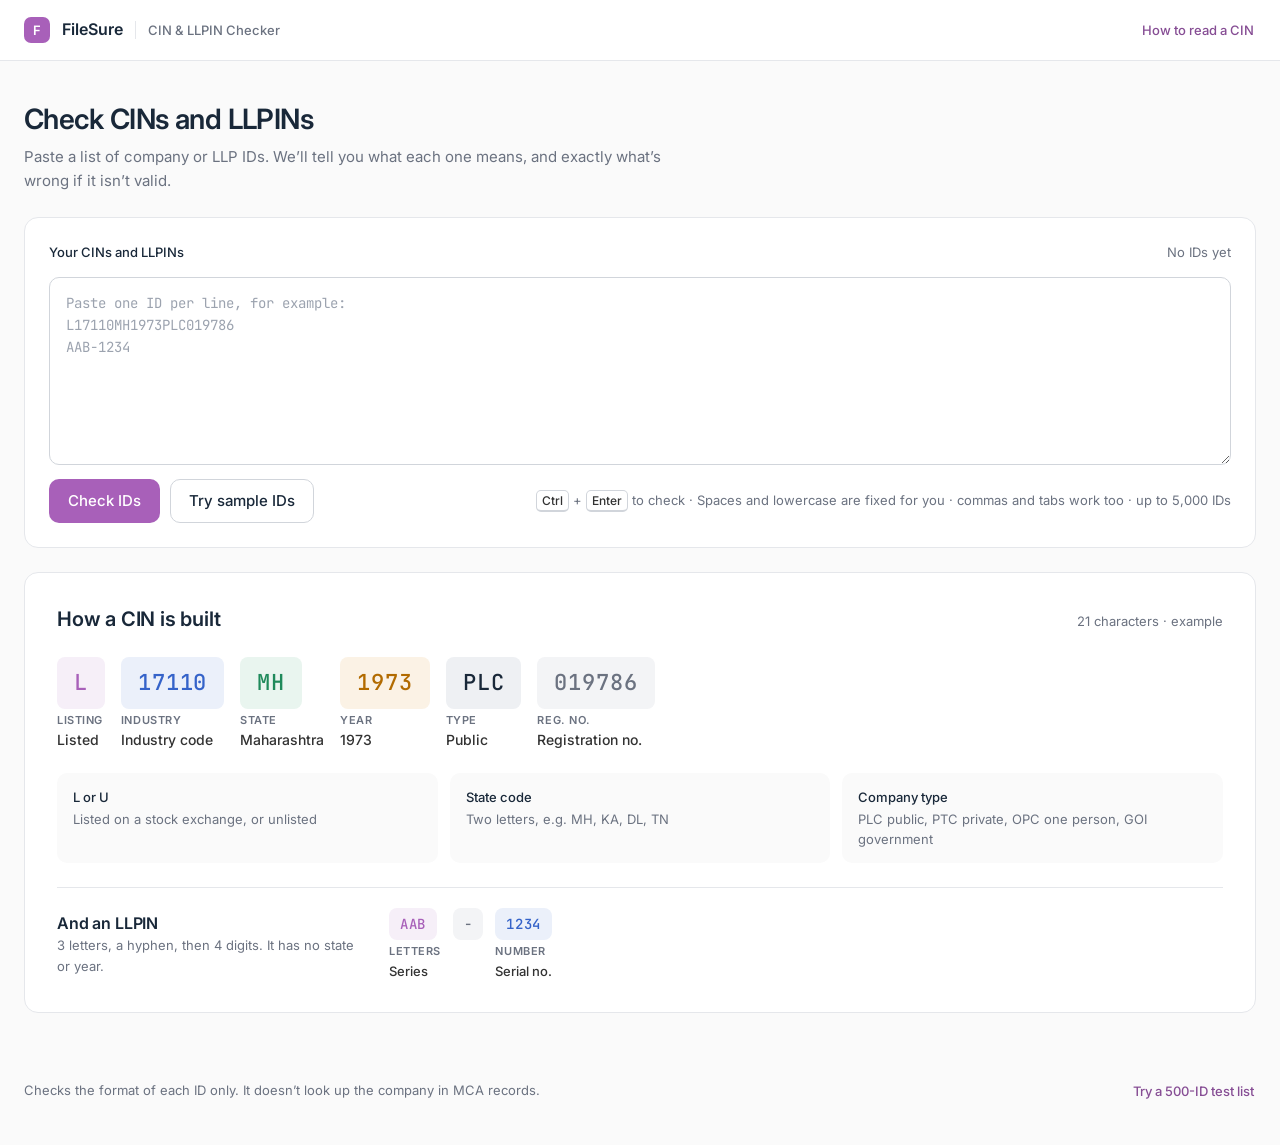
==== cin-checker/index.html @ 955394aa "Add CIN & LLPIN checker web page Paste a list of CINs and LLPINs to see which are valid, exactly wha" ====
<!doctype html>
<html lang="en">
<head>
  <meta charset="utf-8">
  <meta name="viewport" content="width=device-width, initial-scale=1">
  <title>CIN & LLPIN Checker</title>
  <meta name="description" content="Paste a list of CINs and LLPINs to see which are valid, exactly what is wrong with the rest, and what each one means.">
  <link rel="preconnect" href="https://fonts.googleapis.com">
  <link rel="preconnect" href="https://fonts.gstatic.com" crossorigin>
  <link href="https://fonts.googleapis.com/css2?family=Inter:wght@400;500;600&family=JetBrains+Mono:wght@400;500&display=swap" rel="stylesheet">
  <link rel="stylesheet" href="styles.css">
</head>
<body>
  <a class="skip-link" href="#ids">Skip to the input</a>

  <header class="topbar">
    <div class="topbar__inner">
      <span class="logo" aria-hidden="true">F</span>
      <span class="brand">FileSure</span>
      <span class="topbar__divider" aria-hidden="true"></span>
      <span class="topbar__app">CIN &amp; LLPIN Checker</span>
      <button class="link-btn topbar__help" type="button" data-open-help>How to read a CIN</button>
    </div>
  </header>

  <main class="page">
    <section class="intro">
      <h1>Check CINs and LLPINs</h1>
      <p>Paste a list of company or LLP IDs. We’ll tell you what each one means, and exactly what’s wrong if it isn’t valid.</p>
    </section>

    <section class="card input-card" aria-labelledby="ids-label">
      <div class="input-card__head">
        <label id="ids-label" for="ids">Your CINs and LLPINs</label>
        <span class="muted" id="line-count" aria-live="polite">No IDs yet</span>
      </div>
      <textarea id="ids" spellcheck="false" autocomplete="off" autocapitalize="characters"
        aria-describedby="ids-hint ids-error"
        placeholder="Paste one ID per line, for example:&#10;L17110MH1973PLC019786&#10;AAB-1234"></textarea>
      <p class="input-error" id="ids-error" role="alert" hidden></p>
      <div class="input-card__actions">
        <button class="btn btn--primary" type="button" id="check-btn">Check IDs</button>
        <button class="btn btn--secondary" type="button" id="sample-btn">Try sample IDs</button>
        <button class="btn btn--ghost" type="button" id="clear-btn" hidden>Clear</button>
        <p class="input-card__hint muted" id="ids-hint">
          <span class="hide-sm"><kbd>Ctrl</kbd> + <kbd>Enter</kbd> to check ·</span>
          Spaces and lowercase are fixed for you · commas and tabs work too · up to 5,000 IDs
        </p>
      </div>
    </section>

    <!-- Shown before anything is checked -->
    <section class="card anatomy" id="empty-state" aria-labelledby="anatomy-title">
      <div class="anatomy__head">
        <h2 id="anatomy-title">How a CIN is built</h2>
        <span class="muted">21 characters · example</span>
      </div>
      <div class="segs segs--big" id="anatomy-cin"></div>
      <div class="anatomy__facts">
        <div><strong>L or U</strong><span>Listed on a stock exchange, or unlisted</span></div>
        <div><strong>State code</strong><span>Two letters, e.g. MH, KA, DL, TN</span></div>
        <div><strong>Company type</strong><span>PLC public, PTC private, OPC one person, GOI government</span></div>
      </div>
      <div class="anatomy__llp">
        <div>
          <h3>And an LLPIN</h3>
          <p class="muted">3 letters, a hyphen, then 4 digits. It has no state or year.</p>
        </div>
        <div class="segs" id="anatomy-llp"></div>
      </div>
    </section>

    <!-- Shown after a check -->
    <section class="results" id="results" hidden aria-labelledby="results-title">
      <div class="results__head">
        <div>
          <h2 id="results-title">Results</h2>
          <p class="muted" id="results-sub" aria-live="polite"></p>
        </div>
        <div class="results__actions">
          <button class="btn btn--secondary" type="button" id="copy-invalid-btn">Copy invalid IDs</button>
          <button class="btn btn--primary" type="button" id="export-btn">Export CSV</button>
        </div>
      </div>

      <div class="tiles" id="tiles"></div>

      <div class="notice" id="notice" hidden></div>

      <div class="toolbar">
        <div class="chips" id="chips" role="group" aria-label="Filter results"></div>
        <div class="toolbar__right">
          <label class="search">
            <span class="sr-only">Search results</span>
            <svg aria-hidden="true" width="16" height="16" viewBox="0 0 24 24" fill="none" stroke="currentColor" stroke-width="2" stroke-linecap="round"><circle cx="11" cy="11" r="7"/><path d="m20 20-3.5-3.5"/></svg>
            <input type="search" id="search" placeholder="Search ID, state or type">
          </label>
          <label class="select">
            <span class="sr-only">Sort</span>
            <select id="sort">
              <option value="problems">Problems first</option>
              <option value="input">Order pasted</option>
              <option value="az">ID A–Z</option>
            </select>
          </label>
        </div>
      </div>

      <div class="table-wrap card">
        <table class="table" id="table">
          <thead>
            <tr>
              <th scope="col" class="col-line">Line</th>
              <th scope="col" class="col-id">ID</th>
              <th scope="col" class="col-status">Status</th>
              <th scope="col">Kind</th>
              <th scope="col">Listed</th>
              <th scope="col">State</th>
              <th scope="col" class="col-year">Year</th>
              <th scope="col">Type</th>
              <th scope="col" class="col-details">Details</th>
              <th scope="col" class="col-toggle"><span class="sr-only">Breakdown</span></th>
            </tr>
          </thead>
          <tbody id="tbody"></tbody>
        </table>
        <div class="table-empty" id="table-empty" hidden></div>
      </div>
      <div class="pager" id="pager"></div>
    </section>
  </main>

  <footer class="footer muted">
    <span>Checks the format of each ID only. It doesn’t look up the company in MCA records.</span>
    <button type="button" class="link-btn" data-load-500>Try a 500-ID test list</button>
  </footer>

  <dialog class="help" id="help" aria-labelledby="help-title">
    <div class="help__head">
      <h2 id="help-title">How to read a CIN</h2>
      <button class="icon-btn" type="button" data-close-help aria-label="Close">
        <svg width="20" height="20" viewBox="0 0 24 24" fill="none" stroke="currentColor" stroke-width="2" stroke-linecap="round"><path d="M18 6 6 18M6 6l12 12"/></svg>
      </button>
    </div>
    <p class="muted">A CIN (Corporate Identity Number) is 21 characters. Each part means something:</p>
    <div class="segs segs--big" id="help-cin"></div>
    <h3>Company type codes <span class="muted">(characters 13–15)</span></h3>
    <dl class="codes" id="help-types"></dl>
    <h3>State codes <span class="muted">(characters 7–8)</span></h3>
    <dl class="codes codes--states" id="help-states"></dl>
    <h3>LLPIN</h3>
    <p class="muted">An LLPIN (LLP Identification Number) is 3 letters, a hyphen and 4 digits, like AAB-1234. It doesn’t include a state or year.</p>
  </dialog>

  <div class="toast" id="toast" role="status" aria-live="polite" hidden></div>

  <script src="validator.js"></script>
  <script src="app.js"></script>
</body>
</html>
---- cin-checker/styles.css ----
/* CIN & LLPIN Checker. Colours taken from filesure.in's own CSS variables. */
:root {
  --brand: #a860b9;
  --brand-hover: #864d94;
  --brand-tint: #fbebff;
  --brand-soft: #f6eff8;
  --brand-line: #e4cee9;

  --text-primary: #192839;
  --text-body: #323232;
  --text-muted: #6b7280;
  --text-faint: #9ca3af;

  --bg: #fafafa;
  --surface: #ffffff;
  --surface-2: #f2f2f2;
  --border: #e5e7eb;
  --border-input: #d1d5db;

  --success: #1f8a5b;
  --success-tint: #ecfdf3;
  --success-line: #bbf7d0;
  --error: #b42318;
  --error-tint: #fef2f2;
  --error-line: #fecaca;
  --warning: #b26b00;
  --warning-tint: #fff6ed;
  --warning-line: #f6d8b0;

  /* CIN segment colours (FileSure chart palette; red is reserved for errors) */
  --seg-listing: #a860b9;  --seg-listing-tint: #f6eff8;
  --seg-industry: #3563c9; --seg-industry-tint: #ebf0fa;
  --seg-state: #1f8a5b;    --seg-state-tint: #e9f5ef;
  --seg-year: #b26b00;     --seg-year-tint: #fbf2e5;
  --seg-type: #192839;     --seg-type-tint: #eef0f3;
  --seg-reg: #6b7280;      --seg-reg-tint: #f3f4f6;

  --radius-card: 14px;
  --radius-field: 10px;
  --radius-pill: 999px;
  --font-sans: "Inter", system-ui, -apple-system, "Segoe UI", sans-serif;
  --font-mono: "JetBrains Mono", ui-monospace, "SFMono-Regular", Menlo, monospace;
  --focus: 0 0 0 3px rgba(168, 96, 185, .35);
}

* { box-sizing: border-box; }
html { -webkit-text-size-adjust: 100%; }
body {
  margin: 0;
  background: var(--bg);
  color: var(--text-body);
  font: 400 15px/1.6 var(--font-sans);
  -webkit-font-smoothing: antialiased;
}
h1, h2, h3 { color: var(--text-primary); margin: 0; letter-spacing: -.01em; }
h1 { font-size: 28px; line-height: 36px; font-weight: 600; letter-spacing: -.02em; }
h2 { font-size: 20px; line-height: 28px; font-weight: 600; }
h3 { font-size: 16px; line-height: 24px; font-weight: 600; }
p { margin: 0; }
.muted { color: var(--text-muted); }
.mono { font-family: var(--font-mono); font-weight: 500; letter-spacing: .01em; }
.sr-only { position: absolute; width: 1px; height: 1px; padding: 0; margin: -1px; overflow: hidden; clip: rect(0 0 0 0); white-space: nowrap; border: 0; }
.skip-link { position: absolute; left: 16px; top: -48px; background: var(--text-primary); color: #fff; padding: 8px 12px; border-radius: 8px; z-index: 50; }
.skip-link:focus { top: 12px; }
:focus-visible { outline: none; box-shadow: var(--focus); }
kbd { font: 500 12px/1 var(--font-sans); background: var(--surface); border: 1px solid var(--border-input); border-bottom-width: 2px; border-radius: 5px; padding: 2px 5px; color: var(--text-body); }

/* ---------- top bar ---------- */
.topbar { background: var(--surface); border-bottom: 1px solid var(--border); }
.topbar__inner { max-width: 1280px; margin: 0 auto; padding: 0 24px; height: 60px; display: flex; align-items: center; gap: 12px; }
.logo { display: grid; place-items: center; width: 26px; height: 26px; border-radius: 7px; background: var(--brand); color: #fff; font-weight: 600; font-size: 13px; }
.brand { font-weight: 600; font-size: 16px; color: var(--text-primary); }
.topbar__divider { width: 1px; height: 18px; background: var(--border); }
.topbar__app { font-size: 13px; font-weight: 500; color: var(--text-muted); }
.topbar__help { margin-left: auto; }

/* ---------- layout ---------- */
.page { max-width: 1280px; margin: 0 auto; padding: 40px 24px 64px; display: flex; flex-direction: column; gap: 24px; }
.intro { display: flex; flex-direction: column; gap: 8px; }
.intro p { color: var(--text-muted); max-width: 680px; }
.card { background: var(--surface); border: 1px solid var(--border); border-radius: var(--radius-card); }
.footer { max-width: 1280px; margin: 0 auto; padding: 0 24px 40px; font-size: 13px; display: flex; flex-wrap: wrap; gap: 4px 16px; align-items: center; justify-content: space-between; }
.sm-only { display: none; }
.toggle__text { position: absolute; width: 1px; height: 1px; overflow: hidden; clip: rect(0 0 0 0); white-space: nowrap; }
[hidden] { display: none !important; }

/* ---------- buttons ---------- */
.btn {
  appearance: none; border: 1px solid transparent; border-radius: var(--radius-field);
  font: 500 15px/22px var(--font-sans); padding: 10px 18px; cursor: pointer;
  display: inline-flex; align-items: center; justify-content: center; gap: 8px; white-space: nowrap;
  transition: background-color .12s, border-color .12s, color .12s;
}
.btn--primary { background: var(--brand); color: #fff; }
.btn--primary:hover { background: var(--brand-hover); }
.btn--secondary { background: var(--surface); color: var(--text-primary); border-color: var(--border-input); }
.btn--secondary:hover { background: var(--surface-2); }
.btn--ghost { background: transparent; color: var(--brand-hover); }
.btn--ghost:hover { background: var(--brand-tint); }
.btn--sm { font-size: 13px; line-height: 18px; padding: 6px 12px; border-radius: 8px; }
.link-btn { appearance: none; background: none; border: 0; padding: 4px 2px; border-radius: 6px; font: 500 13px/20px var(--font-sans); color: var(--brand-hover); cursor: pointer; }
.link-btn:hover { text-decoration: underline; text-underline-offset: 3px; }
.icon-btn { appearance: none; background: none; border: 0; width: 36px; height: 36px; display: grid; place-items: center; border-radius: 8px; color: var(--text-muted); cursor: pointer; }
.icon-btn:hover { background: var(--surface-2); color: var(--text-primary); }

/* ---------- input card ---------- */
.input-card { padding: 24px; display: flex; flex-direction: column; gap: 14px; }
.input-card__head { display: flex; justify-content: space-between; align-items: baseline; gap: 12px; font-size: 13px; }
.input-card__head label { font-weight: 500; color: var(--text-primary); }
textarea {
  width: 100%; min-height: 188px; resize: vertical; padding: 14px 16px;
  font: 500 14px/22px var(--font-mono); color: var(--text-primary);
  background: var(--surface); border: 1px solid var(--border-input); border-radius: var(--radius-field);
  transition: border-color .12s, box-shadow .12s;
}
textarea::placeholder { color: var(--text-faint); font-weight: 400; }
textarea:hover { border-color: #b8bcc4; }
textarea:focus { outline: none; border-color: var(--brand); box-shadow: var(--focus); }
textarea[aria-invalid="true"] { border-color: var(--error); }
.input-error { color: var(--error); font-size: 13px; font-weight: 500; }
.input-card__actions { display: flex; flex-wrap: wrap; align-items: center; gap: 10px; }
.input-card__hint { margin-left: auto; font-size: 13px; text-align: right; }

/* ---------- anatomy / empty state ---------- */
.anatomy { padding: 32px; display: flex; flex-direction: column; gap: 24px; }
.anatomy__head { display: flex; justify-content: space-between; align-items: baseline; gap: 12px; font-size: 13px; }
.anatomy__facts { display: grid; grid-template-columns: repeat(3, 1fr); gap: 12px; }
.anatomy__facts div { background: var(--bg); border-radius: var(--radius-field); padding: 14px 16px; display: flex; flex-direction: column; gap: 2px; font-size: 13px; line-height: 20px; }
.anatomy__facts strong { color: var(--text-primary); font-weight: 500; }
.anatomy__facts span { color: var(--text-muted); }
.anatomy__llp { display: flex; align-items: center; gap: 32px; border-top: 1px solid var(--border); padding-top: 20px; }
.anatomy__llp > div:first-child { max-width: 300px; font-size: 13px; }

/* ---------- segments (the CIN broken into parts) ---------- */
.segs { display: flex; flex-wrap: wrap; gap: 10px 12px; align-items: flex-start; }
.seg { display: flex; flex-direction: column; gap: 4px; min-width: 0; }
.seg__chars {
  align-self: flex-start; font: 500 14px/20px var(--font-mono); letter-spacing: .04em;
  padding: 5px 10px; border-radius: 8px; border: 1.5px solid transparent;
  color: var(--c); background: var(--t);
}
.seg__label { font-size: 11px; line-height: 14px; font-weight: 600; letter-spacing: .05em; text-transform: uppercase; color: var(--text-muted); }
.seg__meaning { font-size: 13px; line-height: 18px; font-weight: 500; color: var(--text-body); }
.segs--big .seg__chars { font-size: 22px; line-height: 30px; padding: 10px 16px; }
.segs--big .seg__meaning { font-size: 14px; }
.segs--big { gap: 14px 16px; }
.seg--listing  { --c: var(--seg-listing);  --t: var(--seg-listing-tint); }
.seg--industry { --c: var(--seg-industry); --t: var(--seg-industry-tint); }
.seg--state    { --c: var(--seg-state);    --t: var(--seg-state-tint); }
.seg--year     { --c: var(--seg-year);     --t: var(--seg-year-tint); }
.seg--type     { --c: var(--seg-type);     --t: var(--seg-type-tint); }
.seg--reg, .seg--raw, .seg--hyphen { --c: var(--seg-reg); --t: var(--seg-reg-tint); }
.seg--letters  { --c: var(--seg-listing);  --t: var(--seg-listing-tint); }
.seg--number   { --c: var(--seg-industry); --t: var(--seg-industry-tint); }
.seg.is-bad .seg__chars { --c: var(--error); --t: var(--error-tint); border-color: var(--error); }
.seg.is-bad .seg__label, .seg.is-bad .seg__meaning { color: var(--error); }
.seg.is-missing .seg__chars { border-style: dashed; }

/* ---------- results header & tiles ---------- */
.results { display: flex; flex-direction: column; gap: 20px; scroll-margin-top: 16px; }
.results__head { display: flex; justify-content: space-between; align-items: flex-end; gap: 16px; flex-wrap: wrap; padding-top: 8px; }
.results__head p { font-size: 14px; }
.results__actions { display: flex; gap: 10px; flex-wrap: wrap; }
.tiles { display: grid; grid-template-columns: repeat(4, 1fr); gap: 16px; }
.tile {
  appearance: none; text-align: left; font: inherit; cursor: pointer;
  background: var(--surface); border: 1px solid var(--border); border-radius: var(--radius-card);
  padding: 18px 20px; display: flex; flex-direction: column; gap: 4px; color: inherit;
  transition: border-color .12s, box-shadow .12s;
}
.tile:hover { border-color: var(--brand-line); }
.tile[aria-pressed="true"] { border-color: var(--brand); box-shadow: inset 0 0 0 1px var(--brand); }
.tile__label { display: flex; align-items: center; gap: 8px; font-size: 13px; font-weight: 500; color: var(--text-muted); }
.tile__dot { width: 8px; height: 8px; border-radius: 50%; background: var(--dot); }
.tile__value { font-size: 32px; line-height: 40px; font-weight: 600; letter-spacing: -.02em; color: var(--text-primary); font-variant-numeric: tabular-nums; }
.tile__sub { font-size: 13px; line-height: 20px; color: var(--text-muted); }
.meter { height: 8px; border-radius: var(--radius-pill); background: var(--track); margin-top: 8px; overflow: hidden; }
.meter span { display: block; height: 100%; border-radius: var(--radius-pill); background: var(--dot); }

.notice { display: flex; gap: 10px; align-items: flex-start; padding: 12px 16px; border-radius: var(--radius-field); background: var(--warning-tint); border: 1px solid var(--warning-line); color: #7a4a00; font-size: 14px; }

/* ---------- toolbar ---------- */
.toolbar { display: flex; justify-content: space-between; align-items: center; gap: 12px; flex-wrap: wrap; }
.chips { display: flex; gap: 8px; flex-wrap: wrap; }
.chip {
  appearance: none; cursor: pointer; font: 500 13px/20px var(--font-sans); white-space: nowrap;
  padding: 6px 14px; border-radius: var(--radius-pill); border: 1px solid var(--border);
  background: var(--surface); color: var(--text-body); transition: background-color .12s, border-color .12s;
}
.chip:hover { border-color: var(--brand-line); }
.chip[aria-pressed="true"] { background: var(--brand-tint); border-color: var(--brand-line); color: var(--brand-hover); }
.chip .count { color: var(--text-muted); margin-left: 4px; font-variant-numeric: tabular-nums; }
.chip[aria-pressed="true"] .count { color: inherit; }
.toolbar__right { display: flex; gap: 10px; }
.search, .select { display: flex; align-items: center; gap: 8px; background: var(--surface); border: 1px solid var(--border-input); border-radius: var(--radius-field); padding: 0 12px; height: 40px; color: var(--text-faint); }
.search:focus-within, .select:focus-within { border-color: var(--brand); box-shadow: var(--focus); }
.search input, .select select { border: 0; outline: none; background: transparent; font: 400 14px var(--font-sans); color: var(--text-body); min-width: 0; }
.search input { width: 220px; }
.select select { cursor: pointer; padding-right: 4px; }

/* ---------- table ---------- */
.table-wrap { overflow: clip; }
.table { width: 100%; border-collapse: separate; border-spacing: 0; font-size: 14px; }
.table thead th {
  position: sticky; top: 0; z-index: 2; background: var(--bg); text-align: left;
  font-size: 12px; line-height: 16px; font-weight: 600; letter-spacing: .04em; text-transform: uppercase; color: var(--text-muted);
  padding: 12px 12px; border-bottom: 1px solid var(--border); white-space: nowrap;
}
.table thead th:first-child { padding-left: 20px; border-top-left-radius: var(--radius-card); }
.table thead th:last-child { padding-right: 16px; border-top-right-radius: var(--radius-card); }
.table td { padding: 14px 12px; border-bottom: 1px solid var(--border); vertical-align: middle; color: var(--text-body); }
.table td:first-child { padding-left: 20px; }
.table td:last-child { padding-right: 16px; }
.table tbody tr.row { cursor: pointer; transition: background-color .1s; }
.table tbody tr.row:hover { background: #fcfcfd; }
.table tbody tr.row.is-open { background: var(--bg); }
.table tbody tr:last-child td { border-bottom: 0; }
.col-line { width: 56px; }
.col-id { width: 230px; }
.col-status { width: 104px; }
.col-year { width: 64px; }
.col-toggle { width: 48px; }
.cell-line { color: var(--text-faint); font-variant-numeric: tabular-nums; }
.cell-id { font-family: var(--font-mono); font-weight: 500; color: var(--text-primary); white-space: nowrap; letter-spacing: .01em; }
.cell-faint { color: var(--text-faint); }
.cell-type { white-space: nowrap; }
.table td.cell-facts { display: none; }
.cell-details { color: var(--text-muted); min-width: 220px; }
.cell-details.is-error { color: var(--error); font-weight: 500; }
.more { color: var(--text-muted); font-weight: 400; }
.bad-field { display: inline-block; font-family: var(--font-mono); font-size: 13px; font-weight: 500; color: var(--error); background: var(--error-tint); border: 1px solid var(--error-line); border-radius: 6px; padding: 0 6px; }
.toggle { appearance: none; border: 0; background: none; width: 32px; height: 32px; border-radius: 8px; display: grid; place-items: center; color: var(--text-muted); cursor: pointer; }
.toggle:hover { background: var(--surface-2); color: var(--text-primary); }
.toggle svg { transition: transform .15s; }
.is-open .toggle svg { transform: rotate(180deg); }

.badge { display: inline-flex; align-items: center; gap: 6px; padding: 2px 10px; border-radius: var(--radius-pill); font-size: 13px; line-height: 20px; font-weight: 500; border: 1px solid; white-space: nowrap; }
.badge::before { content: ""; width: 6px; height: 6px; border-radius: 50%; background: currentColor; }
.badge--valid { color: var(--success); background: var(--success-tint); border-color: var(--success-line); }
.badge--invalid { color: var(--error); background: var(--error-tint); border-color: var(--error-line); }
.badge--dup { color: var(--warning); background: var(--warning-tint); border-color: var(--warning-line); font-size: 12px; padding: 0 8px; }
.badge--dup::before { display: none; }
.badges { display: flex; flex-direction: column; align-items: flex-start; gap: 4px; }

/* expanded breakdown */
.detail td { background: var(--bg); padding: 4px 20px 22px 76px; }
.detail__inner { display: flex; flex-direction: column; gap: 14px; }
.detail__summary { color: var(--text-primary); font-weight: 500; }
.detail__errors { margin: 0; padding: 0; list-style: none; display: flex; flex-direction: column; gap: 6px; }
.detail__errors li { color: var(--error); font-weight: 500; font-size: 14px; background: var(--error-tint); border-radius: 8px; padding: 8px 12px; }
.detail__meta { display: flex; flex-wrap: wrap; gap: 6px 16px; font-size: 13px; color: var(--text-muted); align-items: center; }
.detail__meta .btn { margin-left: auto; }

.table-empty { padding: 48px 20px; text-align: center; display: flex; flex-direction: column; gap: 6px; align-items: center; }
.pager { display: flex; justify-content: center; align-items: center; gap: 16px; font-size: 14px; color: var(--text-muted); }

/* ---------- help dialog ---------- */
.help { width: min(760px, calc(100vw - 32px)); max-height: calc(100vh - 48px); border: 0; border-radius: 16px; padding: 28px; color: var(--text-body); box-shadow: 0 24px 64px rgba(16, 24, 40, .22); }
.help::backdrop { background: rgba(16, 24, 40, .45); }
.help[open] { display: flex; flex-direction: column; gap: 16px; }
.help__head { display: flex; justify-content: space-between; align-items: center; }
.help h3 { margin-top: 8px; }
.codes { display: grid; grid-template-columns: repeat(2, 1fr); gap: 6px 24px; margin: 0; font-size: 14px; }
.codes--states { grid-template-columns: repeat(3, 1fr); }
.codes div { display: flex; gap: 10px; }
.codes dt { font-family: var(--font-mono); font-weight: 500; color: var(--text-primary); min-width: 32px; }
.codes dd { margin: 0; color: var(--text-muted); }

.toast { position: fixed; left: 50%; bottom: 24px; transform: translateX(-50%); background: var(--text-primary); color: #fff; padding: 10px 16px; border-radius: 10px; font-size: 14px; font-weight: 500; box-shadow: 0 8px 24px rgba(16, 24, 40, .25); z-index: 60; }

/* ---------- tablet ---------- */
@media (max-width: 1080px) {
  .tiles { grid-template-columns: repeat(2, 1fr); }
  .table .col-hide-md, .table td.col-hide-md { display: none; }
}

/* ---------- phone: table rows become cards ---------- */
@media (max-width: 760px) {
  body { font-size: 15px; }
  h1 { font-size: 24px; line-height: 32px; }
  .topbar__inner { padding: 0 16px; height: 56px; }
  .topbar__app { display: none; }
  .topbar__divider { display: none; }
  .page { padding: 24px 16px 48px; gap: 20px; }
  .footer { padding: 0 16px 32px; }
  .hide-sm { display: none; }
  .input-card { padding: 16px; }
  textarea { min-height: 160px; font-size: 13px; line-height: 21px; padding: 12px; }
  .input-card__actions .btn { flex: 1 1 auto; }
  .input-card__actions #check-btn { flex-basis: 100%; }
  .input-card__hint { margin: 0; text-align: left; width: 100%; }
  .anatomy { padding: 20px 16px; }
  .anatomy__facts { grid-template-columns: 1fr; }
  .anatomy__llp { flex-direction: column; align-items: flex-start; gap: 14px; }
  .segs--big .seg__chars { font-size: 17px; line-height: 24px; padding: 7px 11px; }
  .segs--big { gap: 12px; }
  .results__actions { width: 100%; }
  .results__actions .btn { flex: 1; }
  .tiles { gap: 12px; }
  .tile { padding: 14px 16px; }
  .tile__value { font-size: 26px; line-height: 34px; }
  .toolbar { flex-direction: column; flex-wrap: nowrap; align-items: stretch; }
  .chips { min-width: 0; }
  .chips { flex-wrap: nowrap; overflow-x: auto; margin: 0 -16px; padding: 2px 16px; scrollbar-width: none; }
  .chips::-webkit-scrollbar { display: none; }
  .toolbar__right { flex-direction: row; width: 100%; min-width: 0; }
  .search { flex: 1 1 auto; min-width: 0; }
  .search input { width: auto; flex: 1 1 auto; min-width: 0; }
  .select { flex: 0 0 auto; }

  .table-wrap { background: transparent; border: 0; border-radius: 0; overflow: visible; }
  .table, .table tbody { display: block; }
  .table thead { display: none; }
  .table tbody tr.row {
    display: grid; grid-template-columns: 1fr 1fr; gap: 10px 12px; position: relative;
    background: var(--surface); border: 1px solid var(--border); border-radius: 12px; padding: 14px 16px; margin-bottom: 10px;
  }
  .table tbody tr.row.is-invalid { border-color: var(--error-line); }
  .table tbody tr.row.is-open { margin-bottom: 0; border-bottom-left-radius: 0; border-bottom-right-radius: 0; border-bottom-color: transparent; background: var(--surface); }
  .table td { display: block; padding: 0; border: 0; }
  .table td:first-child, .table td:last-child { padding: 0; }
  .table td[data-label] { display: none; }
  .table td.cell-facts { display: block; grid-column: 1 / -1; font-size: 14px; color: var(--text-body); }
  .table td.cell-facts.is-empty-sm { display: none; }
  .table .cell-line { grid-column: 1 / -1; order: -3; font-size: 12px; }
  .table .cell-id { grid-column: 1 / 2; order: -2; font-size: 14px; align-self: center; }
  .table .cell-status { grid-column: 2 / 3; order: -2; justify-self: end; }
  .badges { align-items: flex-end; }
  .table .cell-details { grid-column: 1 / -1; min-width: 0; }
  .table .cell-details:not(.is-error):not(.keep-sm) { display: none; }
  .table .cell-details.keep-sm { color: var(--text-muted); font-size: 13px; }
  .sm-only { display: inline; }
  .table .cell-toggle { grid-column: 1 / -1; margin-top: -2px; }
  .toggle { width: auto; height: auto; padding: 4px 0; gap: 4px; display: inline-flex; align-items: center; color: var(--brand-hover); font: 500 13px/20px var(--font-sans); }
  .toggle:hover { background: none; color: var(--brand); }
  .toggle__text { position: static; width: auto; height: auto; overflow: visible; clip: auto; }
  .table .is-empty-sm { display: none; }
  .table .detail { display: block; background: var(--surface); border: 1px solid var(--border); border-top: 1px dashed var(--border); border-radius: 0 0 12px 12px; margin-bottom: 10px; }
  .table .row.is-invalid + .detail { border-color: var(--error-line); border-top-color: var(--border); }
  .detail td { display: block; padding: 14px 16px 16px; background: transparent; }
  .detail__meta .btn { margin-left: 0; }
  .table-empty { background: var(--surface); border: 1px solid var(--border); border-radius: 12px; }
  .help { padding: 20px; }
  .codes, .codes--states { grid-template-columns: 1fr 1fr; }
}

@media (prefers-reduced-motion: reduce) {
  * { transition: none !important; }
}
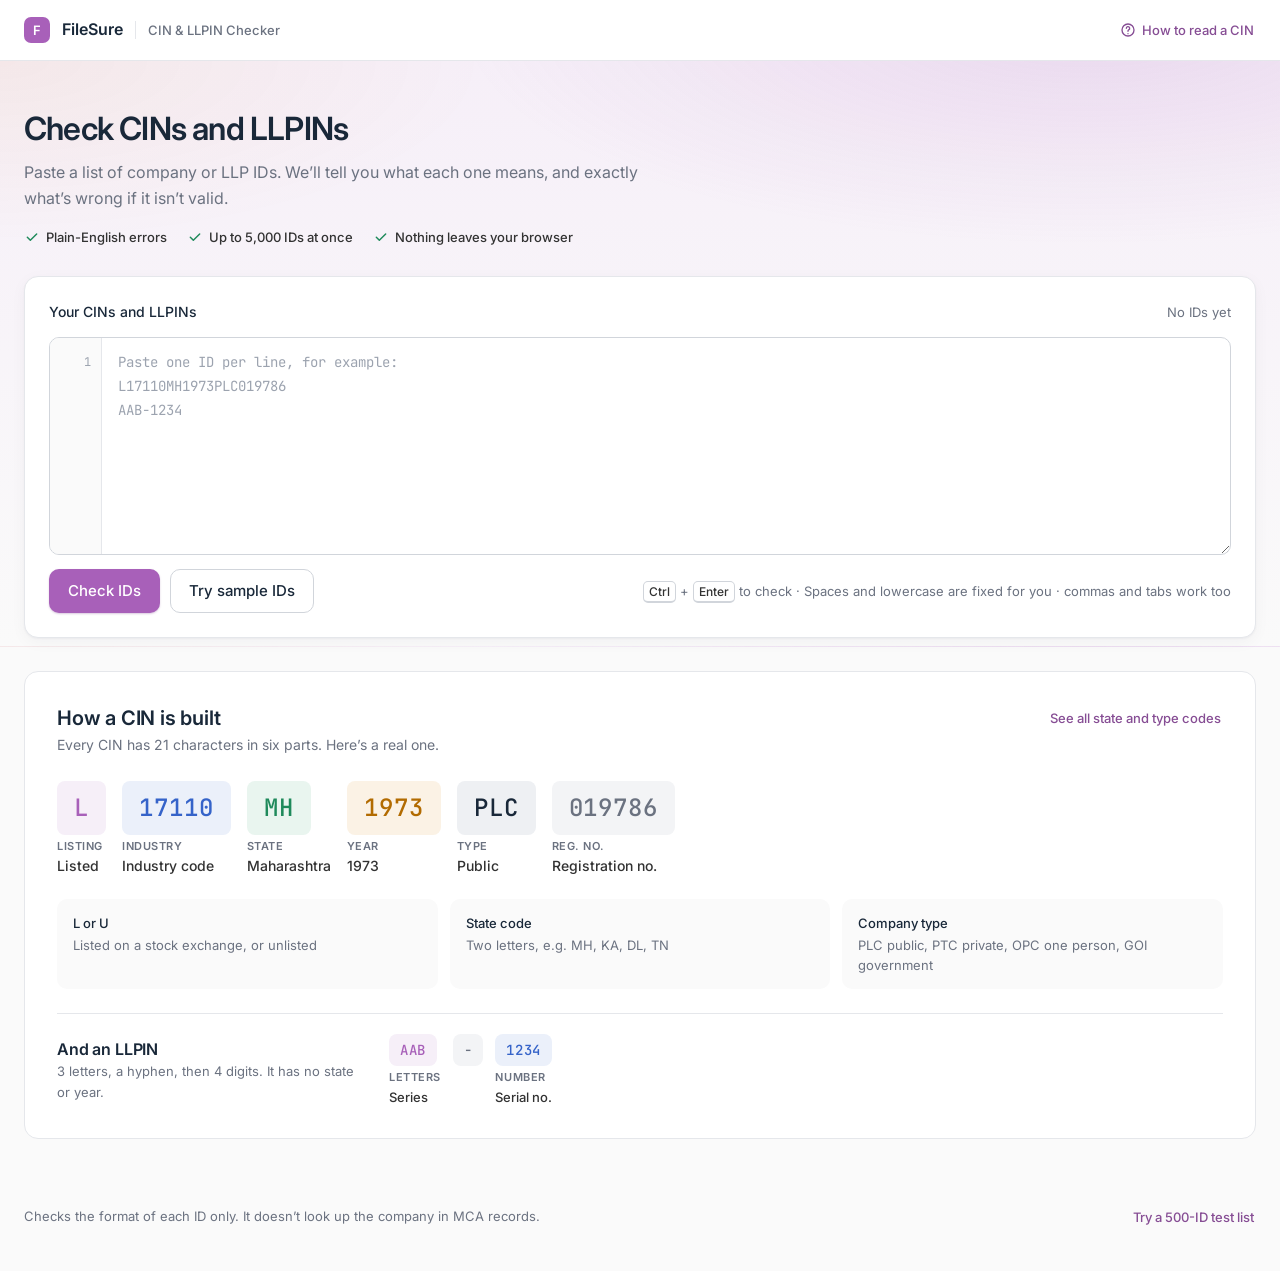
==== commit 146fe445: "CIN checker: inline problem markers, highlighted characters, one-click fixes - Input shows line numb" ====
--- a/cin-checker/index.html
+++ b/cin-checker/index.html
@@ -5,6 +5,8 @@
   <meta name="viewport" content="width=device-width, initial-scale=1">
   <title>CIN & LLPIN Checker</title>
   <meta name="description" content="Paste a list of CINs and LLPINs to see which are valid, exactly what is wrong with the rest, and what each one means.">
+  <meta name="theme-color" content="#ffffff">
+  <link rel="icon" href="data:image/svg+xml,%3Csvg xmlns='http://www.w3.org/2000/svg' viewBox='0 0 32 32'%3E%3Crect width='32' height='32' rx='8' fill='%23a860b9'/%3E%3Cpath d='M9 16.5l4.5 4.5L23 11.5' stroke='white' stroke-width='3' fill='none' stroke-linecap='round' stroke-linejoin='round'/%3E%3C/svg%3E">
   <link rel="preconnect" href="https://fonts.googleapis.com">
   <link rel="preconnect" href="https://fonts.gstatic.com" crossorigin>
   <link href="https://fonts.googleapis.com/css2?family=Inter:wght@400;500;600&family=JetBrains+Mono:wght@400;500&display=swap" rel="stylesheet">
@@ -19,41 +21,62 @@
       <span class="brand">FileSure</span>
       <span class="topbar__divider" aria-hidden="true"></span>
       <span class="topbar__app">CIN &amp; LLPIN Checker</span>
-      <button class="link-btn topbar__help" type="button" data-open-help>How to read a CIN</button>
+      <button class="link-btn topbar__help" type="button" data-open-help>
+        <svg width="16" height="16" viewBox="0 0 24 24" fill="none" stroke="currentColor" stroke-width="2" stroke-linecap="round" stroke-linejoin="round" aria-hidden="true"><circle cx="12" cy="12" r="9"/><path d="M9.5 9.5a2.5 2.5 0 1 1 3.5 2.3c-.6.3-1 .9-1 1.6v.6"/><path d="M12 17.5h.01"/></svg>
+        How to read a CIN
+      </button>
     </div>
   </header>
 
+  <div class="hero">
+    <div class="hero__inner">
+      <section class="intro">
+        <h1>Check CINs and LLPINs</h1>
+        <p>Paste a list of company or LLP IDs. We’ll tell you what each one means, and exactly what’s wrong if it isn’t valid.</p>
+        <ul class="trust">
+          <li><svg width="16" height="16" viewBox="0 0 24 24" fill="none" stroke="currentColor" stroke-width="2.2" stroke-linecap="round" stroke-linejoin="round" aria-hidden="true"><path d="M5 12.5l4.5 4.5L19 7.5"/></svg>Plain-English errors</li>
+          <li><svg width="16" height="16" viewBox="0 0 24 24" fill="none" stroke="currentColor" stroke-width="2.2" stroke-linecap="round" stroke-linejoin="round" aria-hidden="true"><path d="M5 12.5l4.5 4.5L19 7.5"/></svg>Up to 5,000 IDs at once</li>
+          <li><svg width="16" height="16" viewBox="0 0 24 24" fill="none" stroke="currentColor" stroke-width="2.2" stroke-linecap="round" stroke-linejoin="round" aria-hidden="true"><path d="M5 12.5l4.5 4.5L19 7.5"/></svg>Nothing leaves your browser</li>
+        </ul>
+      </section>
+
+      <section class="card input-card" aria-labelledby="ids-label">
+        <div class="input-card__head">
+          <label id="ids-label" for="ids">Your CINs and LLPINs</label>
+          <span class="muted" id="line-count" aria-live="polite">No IDs yet</span>
+        </div>
+        <div class="editor" id="editor">
+          <div class="editor__gutter" id="gutter" aria-hidden="true"></div>
+          <div class="editor__body">
+            <div class="editor__backdrop" id="backdrop" aria-hidden="true"></div>
+            <textarea id="ids" wrap="off" spellcheck="false" autocomplete="off" autocapitalize="characters"
+              aria-describedby="ids-hint ids-error"
+              placeholder="Paste one ID per line, for example:&#10;L17110MH1973PLC019786&#10;AAB-1234"></textarea>
+          </div>
+        </div>
+        <p class="input-error" id="ids-error" role="alert" hidden></p>
+        <div class="input-card__actions">
+          <button class="btn btn--primary" type="button" id="check-btn">Check IDs</button>
+          <button class="btn btn--secondary" type="button" id="sample-btn">Try sample IDs</button>
+          <button class="btn btn--ghost" type="button" id="clear-btn" hidden>Clear</button>
+          <p class="input-card__hint muted" id="ids-hint">
+            <span class="hide-sm"><kbd>Ctrl</kbd> + <kbd>Enter</kbd> to check ·</span>
+            Spaces and lowercase are fixed for you · commas and tabs work too
+          </p>
+        </div>
+      </section>
+    </div>
+  </div>
+
   <main class="page">
-    <section class="intro">
-      <h1>Check CINs and LLPINs</h1>
-      <p>Paste a list of company or LLP IDs. We’ll tell you what each one means, and exactly what’s wrong if it isn’t valid.</p>
-    </section>
-
-    <section class="card input-card" aria-labelledby="ids-label">
-      <div class="input-card__head">
-        <label id="ids-label" for="ids">Your CINs and LLPINs</label>
-        <span class="muted" id="line-count" aria-live="polite">No IDs yet</span>
-      </div>
-      <textarea id="ids" spellcheck="false" autocomplete="off" autocapitalize="characters"
-        aria-describedby="ids-hint ids-error"
-        placeholder="Paste one ID per line, for example:&#10;L17110MH1973PLC019786&#10;AAB-1234"></textarea>
-      <p class="input-error" id="ids-error" role="alert" hidden></p>
-      <div class="input-card__actions">
-        <button class="btn btn--primary" type="button" id="check-btn">Check IDs</button>
-        <button class="btn btn--secondary" type="button" id="sample-btn">Try sample IDs</button>
-        <button class="btn btn--ghost" type="button" id="clear-btn" hidden>Clear</button>
-        <p class="input-card__hint muted" id="ids-hint">
-          <span class="hide-sm"><kbd>Ctrl</kbd> + <kbd>Enter</kbd> to check ·</span>
-          Spaces and lowercase are fixed for you · commas and tabs work too · up to 5,000 IDs
-        </p>
-      </div>
-    </section>
-
     <!-- Shown before anything is checked -->
     <section class="card anatomy" id="empty-state" aria-labelledby="anatomy-title">
       <div class="anatomy__head">
-        <h2 id="anatomy-title">How a CIN is built</h2>
-        <span class="muted">21 characters · example</span>
+        <div>
+          <h2 id="anatomy-title">How a CIN is built</h2>
+          <p class="muted">Every CIN has 21 characters in six parts. Here’s a real one.</p>
+        </div>
+        <button class="link-btn" type="button" data-open-help>See all state and type codes</button>
       </div>
       <div class="segs segs--big" id="anatomy-cin"></div>
       <div class="anatomy__facts">
@@ -79,12 +102,16 @@
         </div>
         <div class="results__actions">
           <button class="btn btn--secondary" type="button" id="copy-invalid-btn">Copy invalid IDs</button>
-          <button class="btn btn--primary" type="button" id="export-btn">Export CSV</button>
+          <button class="btn btn--primary" type="button" id="export-btn">
+            <svg width="18" height="18" viewBox="0 0 24 24" fill="none" stroke="currentColor" stroke-width="2" stroke-linecap="round" stroke-linejoin="round" aria-hidden="true"><path d="M12 4v11m0 0-4-4m4 4 4-4M5 20h14"/></svg>
+            <span id="export-label">Export CSV</span>
+          </button>
         </div>
       </div>
 
       <div class="tiles" id="tiles"></div>
 
+      <div class="notice notice--fix" id="fix-notice" hidden></div>
       <div class="notice" id="notice" hidden></div>
 
       <div class="toolbar">
--- a/cin-checker/styles.css
+++ b/cin-checker/styles.css
@@ -38,9 +38,11 @@
   --radius-card: 14px;
   --radius-field: 10px;
   --radius-pill: 999px;
+  --shadow-card: 0 1px 2px rgba(16, 24, 40, .04), 0 4px 16px rgba(16, 24, 40, .04);
   --font-sans: "Inter", system-ui, -apple-system, "Segoe UI", sans-serif;
   --font-mono: "JetBrains Mono", ui-monospace, "SFMono-Regular", Menlo, monospace;
-  --focus: 0 0 0 3px rgba(168, 96, 185, .35);
+  --focus: 0 0 0 3px rgba(168, 96, 185, .30);
+  --editor-line: 24px;
 }
 
 * { box-sizing: border-box; }
@@ -53,48 +55,62 @@
   -webkit-font-smoothing: antialiased;
 }
 h1, h2, h3 { color: var(--text-primary); margin: 0; letter-spacing: -.01em; }
-h1 { font-size: 28px; line-height: 36px; font-weight: 600; letter-spacing: -.02em; }
+h1 { font-size: 32px; line-height: 40px; font-weight: 600; letter-spacing: -.025em; }
 h2 { font-size: 20px; line-height: 28px; font-weight: 600; }
 h3 { font-size: 16px; line-height: 24px; font-weight: 600; }
 p { margin: 0; }
+code, .mono { font-family: var(--font-mono); font-weight: 500; letter-spacing: .01em; }
 .muted { color: var(--text-muted); }
-.mono { font-family: var(--font-mono); font-weight: 500; letter-spacing: .01em; }
 .sr-only { position: absolute; width: 1px; height: 1px; padding: 0; margin: -1px; overflow: hidden; clip: rect(0 0 0 0); white-space: nowrap; border: 0; }
 .skip-link { position: absolute; left: 16px; top: -48px; background: var(--text-primary); color: #fff; padding: 8px 12px; border-radius: 8px; z-index: 50; }
 .skip-link:focus { top: 12px; }
 :focus-visible { outline: none; box-shadow: var(--focus); }
+[hidden] { display: none !important; }
 kbd { font: 500 12px/1 var(--font-sans); background: var(--surface); border: 1px solid var(--border-input); border-bottom-width: 2px; border-radius: 5px; padding: 2px 5px; color: var(--text-body); }
+.sm-only { display: none; }
 
 /* ---------- top bar ---------- */
-.topbar { background: var(--surface); border-bottom: 1px solid var(--border); }
+.topbar { background: var(--surface); border-bottom: 1px solid var(--border); position: relative; z-index: 3; }
 .topbar__inner { max-width: 1280px; margin: 0 auto; padding: 0 24px; height: 60px; display: flex; align-items: center; gap: 12px; }
 .logo { display: grid; place-items: center; width: 26px; height: 26px; border-radius: 7px; background: var(--brand); color: #fff; font-weight: 600; font-size: 13px; }
 .brand { font-weight: 600; font-size: 16px; color: var(--text-primary); }
 .topbar__divider { width: 1px; height: 18px; background: var(--border); }
 .topbar__app { font-size: 13px; font-weight: 500; color: var(--text-muted); }
-.topbar__help { margin-left: auto; }
+.topbar__help { margin-left: auto; display: inline-flex; align-items: center; gap: 6px; }
+
+/* ---------- hero band (title + input) ---------- */
+.hero {
+  background:
+    radial-gradient(900px 320px at 85% -40px, rgba(168, 96, 185, .16), transparent 70%),
+    radial-gradient(700px 260px at 0% 0%, rgba(224, 112, 0, .06), transparent 70%),
+    linear-gradient(180deg, var(--brand-soft) 0%, var(--bg) 100%);
+  border-bottom: 1px solid transparent;
+}
+.hero__inner { max-width: 1280px; margin: 0 auto; padding: 48px 24px 8px; display: flex; flex-direction: column; gap: 28px; }
+.intro { display: flex; flex-direction: column; gap: 10px; }
+.intro p { color: var(--text-muted); max-width: 640px; font-size: 16px; line-height: 26px; }
+.trust { list-style: none; margin: 6px 0 0; padding: 0; display: flex; flex-wrap: wrap; gap: 8px 20px; font-size: 13px; font-weight: 500; color: var(--text-body); }
+.trust li { display: inline-flex; align-items: center; gap: 6px; }
+.trust svg { color: var(--success); flex: none; }
 
 /* ---------- layout ---------- */
-.page { max-width: 1280px; margin: 0 auto; padding: 40px 24px 64px; display: flex; flex-direction: column; gap: 24px; }
-.intro { display: flex; flex-direction: column; gap: 8px; }
-.intro p { color: var(--text-muted); max-width: 680px; }
+.page { max-width: 1280px; margin: 0 auto; padding: 24px 24px 64px; display: flex; flex-direction: column; gap: 24px; }
 .card { background: var(--surface); border: 1px solid var(--border); border-radius: var(--radius-card); }
 .footer { max-width: 1280px; margin: 0 auto; padding: 0 24px 40px; font-size: 13px; display: flex; flex-wrap: wrap; gap: 4px 16px; align-items: center; justify-content: space-between; }
-.sm-only { display: none; }
-.toggle__text { position: absolute; width: 1px; height: 1px; overflow: hidden; clip: rect(0 0 0 0); white-space: nowrap; }
-[hidden] { display: none !important; }
 
 /* ---------- buttons ---------- */
 .btn {
   appearance: none; border: 1px solid transparent; border-radius: var(--radius-field);
   font: 500 15px/22px var(--font-sans); padding: 10px 18px; cursor: pointer;
   display: inline-flex; align-items: center; justify-content: center; gap: 8px; white-space: nowrap;
-  transition: background-color .12s, border-color .12s, color .12s;
-}
-.btn--primary { background: var(--brand); color: #fff; }
-.btn--primary:hover { background: var(--brand-hover); }
+  transition: background-color .12s, border-color .12s, color .12s, box-shadow .12s, transform .06s;
+}
+.btn:active { transform: translateY(1px); }
+.btn:disabled { opacity: .5; cursor: not-allowed; transform: none; }
+.btn--primary { background: var(--brand); color: #fff; box-shadow: 0 1px 2px rgba(134, 77, 148, .3); }
+.btn--primary:hover:not(:disabled) { background: var(--brand-hover); }
 .btn--secondary { background: var(--surface); color: var(--text-primary); border-color: var(--border-input); }
-.btn--secondary:hover { background: var(--surface-2); }
+.btn--secondary:hover:not(:disabled) { background: var(--surface-2); }
 .btn--ghost { background: transparent; color: var(--brand-hover); }
 .btn--ghost:hover { background: var(--brand-tint); }
 .btn--sm { font-size: 13px; line-height: 18px; padding: 6px 12px; border-radius: 8px; }
@@ -103,27 +119,46 @@
 .icon-btn { appearance: none; background: none; border: 0; width: 36px; height: 36px; display: grid; place-items: center; border-radius: 8px; color: var(--text-muted); cursor: pointer; }
 .icon-btn:hover { background: var(--surface-2); color: var(--text-primary); }
 
-/* ---------- input card ---------- */
-.input-card { padding: 24px; display: flex; flex-direction: column; gap: 14px; }
+/* ---------- input card & editor ---------- */
+.input-card { padding: 24px; display: flex; flex-direction: column; gap: 14px; box-shadow: var(--shadow-card); }
 .input-card__head { display: flex; justify-content: space-between; align-items: baseline; gap: 12px; font-size: 13px; }
-.input-card__head label { font-weight: 500; color: var(--text-primary); }
-textarea {
-  width: 100%; min-height: 188px; resize: vertical; padding: 14px 16px;
-  font: 500 14px/22px var(--font-mono); color: var(--text-primary);
-  background: var(--surface); border: 1px solid var(--border-input); border-radius: var(--radius-field);
-  transition: border-color .12s, box-shadow .12s;
-}
-textarea::placeholder { color: var(--text-faint); font-weight: 400; }
-textarea:hover { border-color: #b8bcc4; }
-textarea:focus { outline: none; border-color: var(--brand); box-shadow: var(--focus); }
-textarea[aria-invalid="true"] { border-color: var(--error); }
-.input-error { color: var(--error); font-size: 13px; font-weight: 500; }
+.input-card__head label { font-weight: 500; color: var(--text-primary); font-size: 14px; }
+.editor {
+  position: relative; background: var(--surface); border: 1px solid var(--border-input); border-radius: var(--radius-field);
+  overflow: hidden; transition: border-color .12s, box-shadow .12s;
+}
+.editor:hover { border-color: #b8bcc4; }
+.editor:focus-within { border-color: var(--brand); box-shadow: var(--focus); }
+.editor.is-invalid { border-color: var(--error); box-shadow: 0 0 0 3px rgba(180, 35, 24, .12); }
+.editor__gutter {
+  position: absolute; top: 0; bottom: 0; left: 0; width: 52px; padding: 12px 0; background: var(--bg); border-right: 1px solid var(--border);
+  font: 400 12px/var(--editor-line) var(--font-mono); color: var(--text-faint); text-align: right; overflow: hidden; user-select: none;
+}
+.editor__gutter .gl { height: var(--editor-line); padding-right: 10px; position: relative; font-variant-numeric: tabular-nums; }
+.editor__gutter .gl.is-bad { color: var(--error); font-weight: 500; }
+.editor__gutter .gl.is-bad::before { content: ""; position: absolute; left: 9px; top: 50%; width: 6px; height: 6px; margin-top: -3px; border-radius: 50%; background: var(--error); }
+.editor__gutter .gl.is-ok::before { content: ""; position: absolute; left: 9px; top: 50%; width: 6px; height: 6px; margin-top: -3px; border-radius: 50%; background: var(--success); opacity: .55; }
+.editor__gutter .gl.is-dup::before { background: var(--warning); opacity: 1; }
+.editor__body { position: relative; margin-left: 52px; min-width: 0; }
+.editor__backdrop { position: absolute; inset: 0; padding: 12px 0; overflow: hidden; pointer-events: none; }
+.editor__backdrop .bl { height: var(--editor-line); }
+.editor__backdrop .bl.is-bad { background: var(--error-tint); box-shadow: inset 2px 0 0 var(--error); }
+.editor__backdrop .bl.is-dup { background: var(--warning-tint); }
+.editor__backdrop .bl.is-flash { background: var(--brand-tint); }
+#ids {
+  position: relative; display: block; width: 100%; min-height: 216px; max-height: 60vh; resize: vertical; margin: 0;
+  padding: 12px 16px; border: 0; outline: none; background: transparent; white-space: pre; overflow: auto;
+  font: 500 14px/var(--editor-line) var(--font-mono); color: var(--text-primary); tab-size: 4;
+}
+#ids::placeholder { color: var(--text-faint); font-weight: 400; }
+.input-error { color: var(--error); font-size: 13px; font-weight: 500; display: flex; gap: 6px; align-items: center; }
 .input-card__actions { display: flex; flex-wrap: wrap; align-items: center; gap: 10px; }
 .input-card__hint { margin-left: auto; font-size: 13px; text-align: right; }
 
 /* ---------- anatomy / empty state ---------- */
 .anatomy { padding: 32px; display: flex; flex-direction: column; gap: 24px; }
-.anatomy__head { display: flex; justify-content: space-between; align-items: baseline; gap: 12px; font-size: 13px; }
+.anatomy__head { display: flex; justify-content: space-between; align-items: flex-start; gap: 16px; flex-wrap: wrap; }
+.anatomy__head p { font-size: 14px; margin-top: 2px; }
 .anatomy__facts { display: grid; grid-template-columns: repeat(3, 1fr); gap: 12px; }
 .anatomy__facts div { background: var(--bg); border-radius: var(--radius-field); padding: 14px 16px; display: flex; flex-direction: column; gap: 2px; font-size: 13px; line-height: 20px; }
 .anatomy__facts strong { color: var(--text-primary); font-weight: 500; }
@@ -141,7 +176,7 @@
 }
 .seg__label { font-size: 11px; line-height: 14px; font-weight: 600; letter-spacing: .05em; text-transform: uppercase; color: var(--text-muted); }
 .seg__meaning { font-size: 13px; line-height: 18px; font-weight: 500; color: var(--text-body); }
-.segs--big .seg__chars { font-size: 22px; line-height: 30px; padding: 10px 16px; }
+.segs--big .seg__chars { font-size: 24px; line-height: 32px; padding: 10px 16px; }
 .segs--big .seg__meaning { font-size: 14px; }
 .segs--big { gap: 14px 16px; }
 .seg--listing  { --c: var(--seg-listing);  --t: var(--seg-listing-tint); }
@@ -163,21 +198,29 @@
 .results__actions { display: flex; gap: 10px; flex-wrap: wrap; }
 .tiles { display: grid; grid-template-columns: repeat(4, 1fr); gap: 16px; }
 .tile {
-  appearance: none; text-align: left; font: inherit; cursor: pointer;
+  appearance: none; text-align: left; font: inherit; cursor: pointer; position: relative;
   background: var(--surface); border: 1px solid var(--border); border-radius: var(--radius-card);
-  padding: 18px 20px; display: flex; flex-direction: column; gap: 4px; color: inherit;
-  transition: border-color .12s, box-shadow .12s;
-}
-.tile:hover { border-color: var(--brand-line); }
+  padding: 18px 20px; display: flex; flex-direction: column; gap: 2px; color: inherit;
+  transition: border-color .12s, box-shadow .12s, transform .12s;
+}
+.tile:hover { border-color: var(--brand-line); box-shadow: var(--shadow-card); }
 .tile[aria-pressed="true"] { border-color: var(--brand); box-shadow: inset 0 0 0 1px var(--brand); }
-.tile__label { display: flex; align-items: center; gap: 8px; font-size: 13px; font-weight: 500; color: var(--text-muted); }
-.tile__dot { width: 8px; height: 8px; border-radius: 50%; background: var(--dot); }
-.tile__value { font-size: 32px; line-height: 40px; font-weight: 600; letter-spacing: -.02em; color: var(--text-primary); font-variant-numeric: tabular-nums; }
+.tile__top { display: flex; align-items: center; justify-content: space-between; }
+.tile__label { font-size: 13px; font-weight: 500; color: var(--text-muted); }
+.tile__icon { width: 32px; height: 32px; border-radius: 9px; display: grid; place-items: center; color: var(--dot); background: var(--track); }
+.tile__value { font-size: 32px; line-height: 40px; font-weight: 600; letter-spacing: -.02em; color: var(--text-primary); font-variant-numeric: tabular-nums; margin-top: 2px; }
 .tile__sub { font-size: 13px; line-height: 20px; color: var(--text-muted); }
-.meter { height: 8px; border-radius: var(--radius-pill); background: var(--track); margin-top: 8px; overflow: hidden; }
-.meter span { display: block; height: 100%; border-radius: var(--radius-pill); background: var(--dot); }
-
-.notice { display: flex; gap: 10px; align-items: flex-start; padding: 12px 16px; border-radius: var(--radius-field); background: var(--warning-tint); border: 1px solid var(--warning-line); color: #7a4a00; font-size: 14px; }
+.tile__hint { position: absolute; right: 16px; bottom: 14px; font-size: 12px; font-weight: 500; color: var(--brand-hover); opacity: 0; transition: opacity .12s; }
+.tile:hover .tile__hint { opacity: 1; }
+.tile[aria-pressed="true"] .tile__hint { opacity: 1; }
+.meter { height: 6px; border-radius: var(--radius-pill); background: var(--track); margin-top: 10px; overflow: hidden; }
+.meter span { display: block; height: 100%; border-radius: var(--radius-pill); background: var(--dot); transition: width .4s ease; }
+
+.notice { display: flex; gap: 12px; align-items: center; padding: 12px 16px; border-radius: var(--radius-field); background: var(--warning-tint); border: 1px solid var(--warning-line); color: #7a4a00; font-size: 14px; }
+.notice--fix { background: var(--brand-tint); border-color: var(--brand-line); color: var(--text-primary); }
+.notice__icon { flex: none; width: 28px; height: 28px; border-radius: 8px; display: grid; place-items: center; background: var(--surface); color: var(--brand-hover); }
+.notice__text { flex: 1; }
+.notice .btn { flex: none; }
 
 /* ---------- toolbar ---------- */
 .toolbar { display: flex; justify-content: space-between; align-items: center; gap: 12px; flex-wrap: wrap; }
@@ -189,7 +232,7 @@
 }
 .chip:hover { border-color: var(--brand-line); }
 .chip[aria-pressed="true"] { background: var(--brand-tint); border-color: var(--brand-line); color: var(--brand-hover); }
-.chip .count { color: var(--text-muted); margin-left: 4px; font-variant-numeric: tabular-nums; }
+.chip .count { color: var(--text-muted); margin-left: 6px; font-variant-numeric: tabular-nums; }
 .chip[aria-pressed="true"] .count { color: inherit; }
 .toolbar__right { display: flex; gap: 10px; }
 .search, .select { display: flex; align-items: center; gap: 8px; background: var(--surface); border: 1px solid var(--border-input); border-radius: var(--radius-field); padding: 0 12px; height: 40px; color: var(--text-faint); }
@@ -199,7 +242,7 @@
 .select select { cursor: pointer; padding-right: 4px; }
 
 /* ---------- table ---------- */
-.table-wrap { overflow: clip; }
+.table-wrap { overflow: clip; box-shadow: var(--shadow-card); }
 .table { width: 100%; border-collapse: separate; border-spacing: 0; font-size: 14px; }
 .table thead th {
   position: sticky; top: 0; z-index: 2; background: var(--bg); text-align: left;
@@ -212,44 +255,52 @@
 .table td:first-child { padding-left: 20px; }
 .table td:last-child { padding-right: 16px; }
 .table tbody tr.row { cursor: pointer; transition: background-color .1s; }
-.table tbody tr.row:hover { background: #fcfcfd; }
+.table tbody tr.row:hover { background: #fcfbfd; }
 .table tbody tr.row.is-open { background: var(--bg); }
+.table tbody tr.row.is-invalid td:first-child { box-shadow: inset 3px 0 0 var(--error); }
 .table tbody tr:last-child td { border-bottom: 0; }
-.col-line { width: 56px; }
-.col-id { width: 230px; }
-.col-status { width: 104px; }
+.col-line { width: 60px; }
+.col-id { width: 232px; }
+.col-status { width: 108px; }
 .col-year { width: 64px; }
 .col-toggle { width: 48px; }
 .cell-line { color: var(--text-faint); font-variant-numeric: tabular-nums; }
 .cell-id { font-family: var(--font-mono); font-weight: 500; color: var(--text-primary); white-space: nowrap; letter-spacing: .01em; }
+.cell-id mark { background: var(--error-tint); color: var(--error); border-radius: 3px; box-shadow: 0 0 0 1px var(--error-line); padding: 0 1px; }
 .cell-faint { color: var(--text-faint); }
 .cell-type { white-space: nowrap; }
 .table td.cell-facts { display: none; }
-.cell-details { color: var(--text-muted); min-width: 220px; }
+.cell-details { color: var(--text-muted); min-width: 240px; }
 .cell-details.is-error { color: var(--error); font-weight: 500; }
 .more { color: var(--text-muted); font-weight: 400; }
+.fix code + .q { margin-left: 1px; }
+.fix { display: flex; flex-wrap: wrap; align-items: center; gap: 6px 10px; margin-top: 6px; color: var(--text-body); font-weight: 400; font-size: 13px; }
+.fix code { color: var(--text-primary); background: var(--success-tint); border: 1px solid var(--success-line); border-radius: 6px; padding: 1px 6px; font-size: 13px; }
+.fix .btn { padding: 3px 10px; font-size: 13px; }
 .bad-field { display: inline-block; font-family: var(--font-mono); font-size: 13px; font-weight: 500; color: var(--error); background: var(--error-tint); border: 1px solid var(--error-line); border-radius: 6px; padding: 0 6px; }
 .toggle { appearance: none; border: 0; background: none; width: 32px; height: 32px; border-radius: 8px; display: grid; place-items: center; color: var(--text-muted); cursor: pointer; }
 .toggle:hover { background: var(--surface-2); color: var(--text-primary); }
 .toggle svg { transition: transform .15s; }
 .is-open .toggle svg { transform: rotate(180deg); }
-
-.badge { display: inline-flex; align-items: center; gap: 6px; padding: 2px 10px; border-radius: var(--radius-pill); font-size: 13px; line-height: 20px; font-weight: 500; border: 1px solid; white-space: nowrap; }
-.badge::before { content: ""; width: 6px; height: 6px; border-radius: 50%; background: currentColor; }
+.toggle__text { position: absolute; width: 1px; height: 1px; overflow: hidden; clip: rect(0 0 0 0); white-space: nowrap; }
+
+.badge { display: inline-flex; align-items: center; gap: 5px; padding: 2px 10px 2px 8px; border-radius: var(--radius-pill); font-size: 13px; line-height: 20px; font-weight: 500; border: 1px solid; white-space: nowrap; }
+.badge svg { flex: none; }
 .badge--valid { color: var(--success); background: var(--success-tint); border-color: var(--success-line); }
 .badge--invalid { color: var(--error); background: var(--error-tint); border-color: var(--error-line); }
 .badge--dup { color: var(--warning); background: var(--warning-tint); border-color: var(--warning-line); font-size: 12px; padding: 0 8px; }
-.badge--dup::before { display: none; }
 .badges { display: flex; flex-direction: column; align-items: flex-start; gap: 4px; }
 
 /* expanded breakdown */
-.detail td { background: var(--bg); padding: 4px 20px 22px 76px; }
-.detail__inner { display: flex; flex-direction: column; gap: 14px; }
-.detail__summary { color: var(--text-primary); font-weight: 500; }
+.detail td { background: var(--bg); padding: 6px 20px 22px 80px; }
+.detail__inner { display: flex; flex-direction: column; gap: 14px; animation: reveal .18s ease-out; }
+@keyframes reveal { from { opacity: 0; transform: translateY(-4px); } }
+.detail__summary { color: var(--text-primary); font-weight: 500; font-size: 15px; }
 .detail__errors { margin: 0; padding: 0; list-style: none; display: flex; flex-direction: column; gap: 6px; }
 .detail__errors li { color: var(--error); font-weight: 500; font-size: 14px; background: var(--error-tint); border-radius: 8px; padding: 8px 12px; }
 .detail__meta { display: flex; flex-wrap: wrap; gap: 6px 16px; font-size: 13px; color: var(--text-muted); align-items: center; }
-.detail__meta .btn { margin-left: auto; }
+.detail__meta strong { color: var(--text-body); }
+.detail__buttons { margin-left: auto; display: flex; gap: 8px; }
 
 .table-empty { padding: 48px 20px; text-align: center; display: flex; flex-direction: column; gap: 6px; align-items: center; }
 .pager { display: flex; justify-content: center; align-items: center; gap: 16px; font-size: 14px; color: var(--text-muted); }
@@ -257,7 +308,7 @@
 /* ---------- help dialog ---------- */
 .help { width: min(760px, calc(100vw - 32px)); max-height: calc(100vh - 48px); border: 0; border-radius: 16px; padding: 28px; color: var(--text-body); box-shadow: 0 24px 64px rgba(16, 24, 40, .22); }
 .help::backdrop { background: rgba(16, 24, 40, .45); }
-.help[open] { display: flex; flex-direction: column; gap: 16px; }
+.help[open] { display: flex; flex-direction: column; gap: 16px; animation: reveal .18s ease-out; }
 .help__head { display: flex; justify-content: space-between; align-items: center; }
 .help h3 { margin-top: 8px; }
 .codes { display: grid; grid-template-columns: repeat(2, 1fr); gap: 6px 24px; margin: 0; font-size: 14px; }
@@ -266,26 +317,32 @@
 .codes dt { font-family: var(--font-mono); font-weight: 500; color: var(--text-primary); min-width: 32px; }
 .codes dd { margin: 0; color: var(--text-muted); }
 
-.toast { position: fixed; left: 50%; bottom: 24px; transform: translateX(-50%); background: var(--text-primary); color: #fff; padding: 10px 16px; border-radius: 10px; font-size: 14px; font-weight: 500; box-shadow: 0 8px 24px rgba(16, 24, 40, .25); z-index: 60; }
+.toast { position: fixed; left: 50%; bottom: 24px; transform: translateX(-50%); display: flex; align-items: center; gap: 8px; background: var(--text-primary); color: #fff; padding: 10px 16px; border-radius: 10px; font-size: 14px; font-weight: 500; box-shadow: 0 8px 24px rgba(16, 24, 40, .25); z-index: 60; animation: reveal .18s ease-out; }
+.toast svg { color: #86efac; }
 
 /* ---------- tablet ---------- */
 @media (max-width: 1080px) {
   .tiles { grid-template-columns: repeat(2, 1fr); }
-  .table .col-hide-md, .table td.col-hide-md { display: none; }
 }
 
 /* ---------- phone: table rows become cards ---------- */
 @media (max-width: 760px) {
-  body { font-size: 15px; }
-  h1 { font-size: 24px; line-height: 32px; }
+  h1 { font-size: 26px; line-height: 34px; }
   .topbar__inner { padding: 0 16px; height: 56px; }
-  .topbar__app { display: none; }
-  .topbar__divider { display: none; }
-  .page { padding: 24px 16px 48px; gap: 20px; }
+  .topbar__app, .topbar__divider { display: none; }
+  .hero__inner { padding: 28px 16px 4px; gap: 20px; }
+  .intro p { font-size: 15px; line-height: 24px; }
+  .trust { gap: 6px 14px; font-size: 12px; }
+  .page { padding: 20px 16px 48px; gap: 20px; }
   .footer { padding: 0 16px 32px; }
   .hide-sm { display: none; }
   .input-card { padding: 16px; }
-  textarea { min-height: 160px; font-size: 13px; line-height: 21px; padding: 12px; }
+  :root { --editor-line: 22px; }
+  .editor__gutter { width: 40px; font-size: 11px; }
+  .editor__body { margin-left: 40px; }
+  .editor__gutter .gl { padding-right: 8px; }
+  .editor__gutter .gl.is-bad::before, .editor__gutter .gl.is-ok::before { left: 5px; width: 5px; height: 5px; margin-top: -2.5px; }
+  #ids { min-height: 176px; font-size: 13px; padding: 12px; }
   .input-card__actions .btn { flex: 1 1 auto; }
   .input-card__actions #check-btn { flex-basis: 100%; }
   .input-card__hint { margin: 0; text-align: left; width: 100%; }
@@ -298,30 +355,35 @@
   .results__actions .btn { flex: 1; }
   .tiles { gap: 12px; }
   .tile { padding: 14px 16px; }
+  .tile__icon { width: 28px; height: 28px; }
   .tile__value { font-size: 26px; line-height: 34px; }
+  .tile__hint { display: none; }
+  .notice { flex-wrap: wrap; }
+  .notice .btn { width: 100%; }
   .toolbar { flex-direction: column; flex-wrap: nowrap; align-items: stretch; }
-  .chips { min-width: 0; }
-  .chips { flex-wrap: nowrap; overflow-x: auto; margin: 0 -16px; padding: 2px 16px; scrollbar-width: none; }
+  .chips { min-width: 0; flex-wrap: nowrap; overflow-x: auto; margin: 0 -16px; padding: 2px 16px; scrollbar-width: none; }
   .chips::-webkit-scrollbar { display: none; }
   .toolbar__right { flex-direction: row; width: 100%; min-width: 0; }
   .search { flex: 1 1 auto; min-width: 0; }
   .search input { width: auto; flex: 1 1 auto; min-width: 0; }
   .select { flex: 0 0 auto; }
 
-  .table-wrap { background: transparent; border: 0; border-radius: 0; overflow: visible; }
+  .table-wrap { background: transparent; border: 0; border-radius: 0; overflow: visible; box-shadow: none; }
   .table, .table tbody { display: block; }
   .table thead { display: none; }
   .table tbody tr.row {
-    display: grid; grid-template-columns: 1fr 1fr; gap: 10px 12px; position: relative;
+    display: grid; grid-template-columns: 1fr auto; gap: 8px 12px; position: relative;
     background: var(--surface); border: 1px solid var(--border); border-radius: 12px; padding: 14px 16px; margin-bottom: 10px;
   }
   .table tbody tr.row.is-invalid { border-color: var(--error-line); }
+  .table tbody tr.row.is-invalid td:first-child { box-shadow: none; }
   .table tbody tr.row.is-open { margin-bottom: 0; border-bottom-left-radius: 0; border-bottom-right-radius: 0; border-bottom-color: transparent; background: var(--surface); }
   .table td { display: block; padding: 0; border: 0; }
   .table td:first-child, .table td:last-child { padding: 0; }
   .table td[data-label] { display: none; }
   .table td.cell-facts { display: block; grid-column: 1 / -1; font-size: 14px; color: var(--text-body); }
   .table td.cell-facts.is-empty-sm { display: none; }
+  .sm-only { display: inline; }
   .table .cell-line { grid-column: 1 / -1; order: -3; font-size: 12px; }
   .table .cell-id { grid-column: 1 / 2; order: -2; font-size: 14px; align-self: center; }
   .table .cell-status { grid-column: 2 / 3; order: -2; justify-self: end; }
@@ -329,21 +391,20 @@
   .table .cell-details { grid-column: 1 / -1; min-width: 0; }
   .table .cell-details:not(.is-error):not(.keep-sm) { display: none; }
   .table .cell-details.keep-sm { color: var(--text-muted); font-size: 13px; }
-  .sm-only { display: inline; }
   .table .cell-toggle { grid-column: 1 / -1; margin-top: -2px; }
   .toggle { width: auto; height: auto; padding: 4px 0; gap: 4px; display: inline-flex; align-items: center; color: var(--brand-hover); font: 500 13px/20px var(--font-sans); }
   .toggle:hover { background: none; color: var(--brand); }
   .toggle__text { position: static; width: auto; height: auto; overflow: visible; clip: auto; }
-  .table .is-empty-sm { display: none; }
   .table .detail { display: block; background: var(--surface); border: 1px solid var(--border); border-top: 1px dashed var(--border); border-radius: 0 0 12px 12px; margin-bottom: 10px; }
   .table .row.is-invalid + .detail { border-color: var(--error-line); border-top-color: var(--border); }
   .detail td { display: block; padding: 14px 16px 16px; background: transparent; }
-  .detail__meta .btn { margin-left: 0; }
+  .detail__buttons { margin-left: 0; width: 100%; }
+  .detail__buttons .btn { flex: 1; }
   .table-empty { background: var(--surface); border: 1px solid var(--border); border-radius: 12px; }
   .help { padding: 20px; }
   .codes, .codes--states { grid-template-columns: 1fr 1fr; }
 }
 
 @media (prefers-reduced-motion: reduce) {
-  * { transition: none !important; }
-}
+  *, *::before, *::after { transition: none !important; animation: none !important; }
+}
